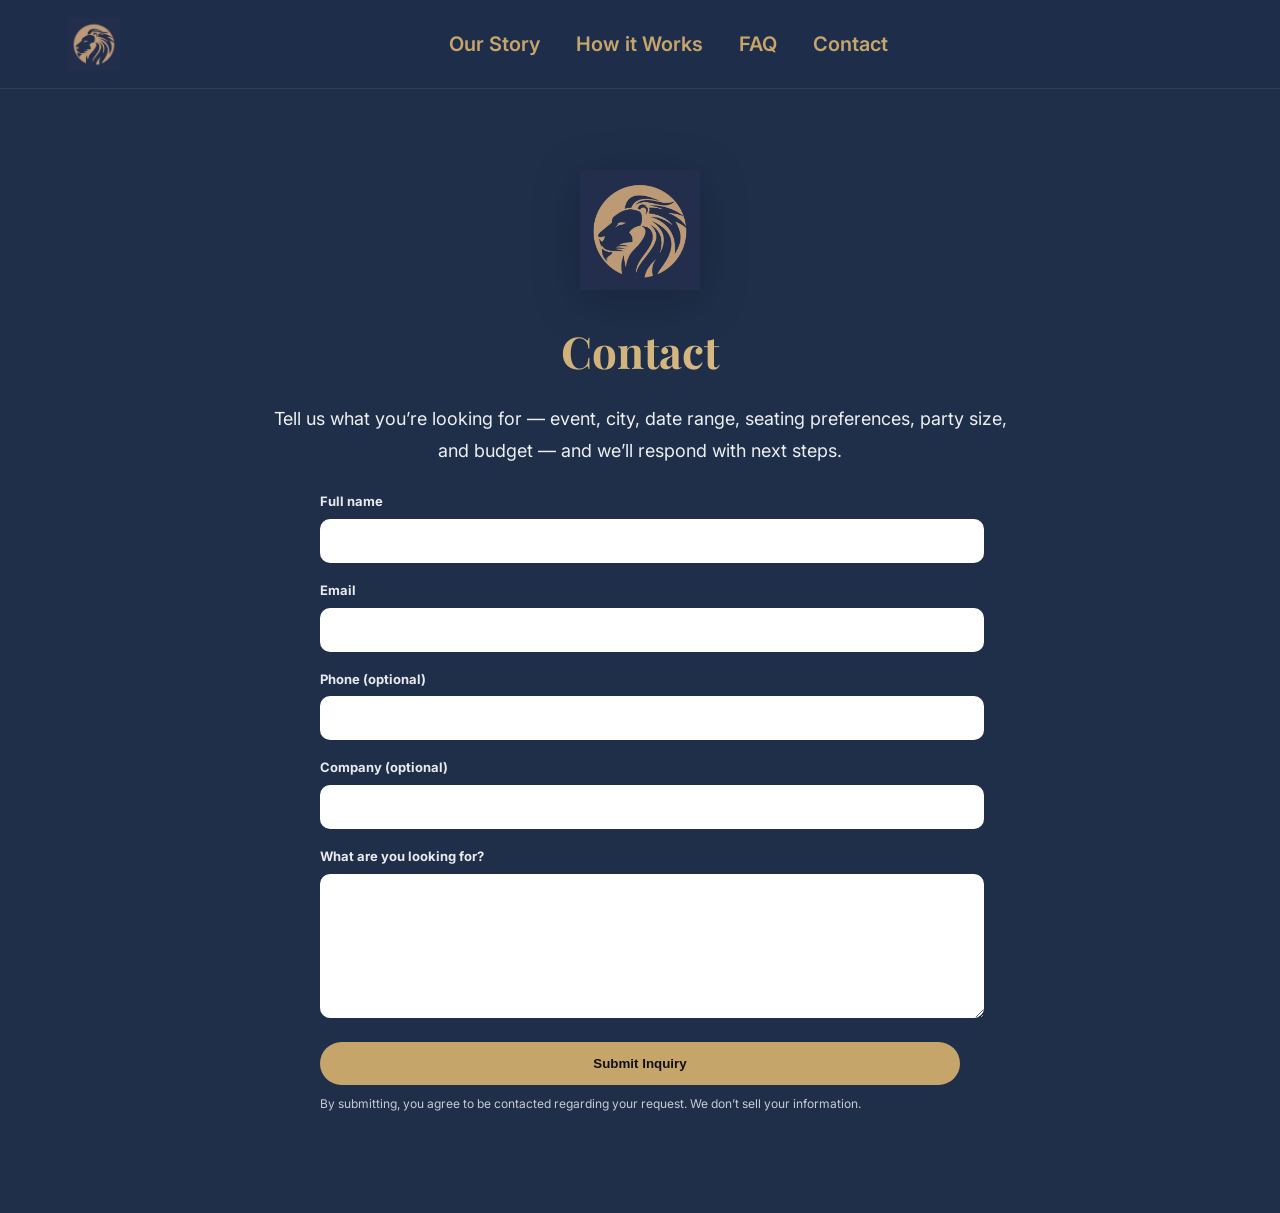
==== contact.html @ d0d1a22a "Rename Contact.html to contact.html" ====
<!DOCTYPE html>
<html lang="en">
<head>
<meta charset="UTF-8" />
<meta name="viewport" content="width=device-width, initial-scale=1.0" />
<title>Contact | CubLion Entertainment</title>

<link href="https://fonts.googleapis.com/css2?family=Playfair+Display:wght@600;700&family=Inter:wght@300;400;600&display=swap" rel="stylesheet">

<style>
:root{
  --navy:#1F2F4A;
  --gold:#C6A56A;
  --black:#0B0F16;
  --white:#FFFFFF;
}
body{
  margin:0;
  font-family:'Inter', sans-serif;
  background: var(--navy);
  color: var(--white);
  line-height: 1.75;
}

/* NAV */
nav{
  position: fixed;
  top: 0;
  left: 0;
  width: 100%;
  background: rgba(31,47,74,0.95);
  backdrop-filter: blur(10px);
  border-bottom: 1px solid rgba(255,255,255,0.08);
  z-index: 1000;
  padding: 18px 28px;
}
.nav-inner{
  max-width: 1200px;
  margin: 0 auto;
  display: grid;
  grid-template-columns: 72px 1fr 72px;
  align-items: center;
}
.nav-insignia{
  height: 52px;
  width: auto;
  display:block;
  transition: transform .2s ease;
}
.nav-insignia:hover{ transform: scale(1.05); }

.nav-links{
  justify-self: center;
  display: flex;
  gap: 36px;
  align-items: center;
}
.nav-links a{
  color: var(--gold);
  text-decoration: none;
  font-weight: 600;
  font-size: 20px;
  transition: opacity .15s ease;
}
.nav-links a:hover{ opacity:.85; }

/* PAGE */
.container{
  max-width: 820px;
  margin: 0 auto;
  padding: 160px 20px 100px;
  text-align: center;
}
.center-lion{
  height: 120px;
  width: auto;
  margin: 10px auto 22px;
  display:block;
  filter: drop-shadow(0 10px 24px rgba(0,0,0,.20));
}
.gold{
  background: linear-gradient(90deg,#C6A56A,#E0C48F);
  -webkit-background-clip:text;
  -webkit-text-fill-color:transparent;
}
h1{
  font-family:'Playfair Display', serif;
  font-size: 44px;
  margin: 0 0 14px 0;
}
.lede{
  max-width: 760px;
  margin: 0 auto 24px;
  font-size: 18px;
  opacity: .92;
}

/* FORM */
.form-wrap{
  max-width: 640px;
  margin: 20px auto 0;
  text-align: left;
}
label{
  display:block;
  font-weight: 700;
  font-size: 13px;
  opacity: .9;
  margin-bottom: 6px;
}
.field{
  width:100%;
  padding: 12px;
  margin-bottom: 16px;
  border-radius: 10px;
  border:none;
  outline:none;
}
.field, textarea{
  font-family:'Inter', sans-serif;
  font-size: 16px;
}
button{
  width:100%;
  padding: 14px 26px;
  border-radius: 999px;
  background: var(--gold);
  border:none;
  font-weight: 900;
  cursor:pointer;
  color:#111;
}
button:hover{ opacity:.92; }

.small-note{
  font-size: 12px;
  opacity: .75;
  margin-top: 10px;
  line-height: 1.5;
}

@media (max-width: 900px){
  .nav-links{ display:none; }
}
</style>
</head>

<body>

<nav>
  <div class="nav-inner">
    <a href="index.html" aria-label="Home">
      <img src="lion.png" class="nav-insignia" alt="CubLion Home">
    </a>

    <div class="nav-links">
      <a href="our-story.html">Our Story</a>
      <a href="how-it-works.html">How it Works</a>
      <a href="faq.html">FAQ</a>
      <a href="contact.html">Contact</a>
    </div>

    <div></div>
  </div>
</nav>

<div class="container">
  <img src="lion.png" class="center-lion" alt="CubLion">

  <h1 class="gold">Contact</h1>
  <p class="lede">
    Tell us what you’re looking for — event, city, date range, seating preferences, party size, and budget — and we’ll respond with next steps.
  </p>

  <form class="form-wrap" action="https://formspree.io/f/mreadqad" method="POST">
    <label for="name">Full name</label>
    <input class="field" id="name" name="name" type="text" required />

    <label for="email">Email</label>
    <input class="field" id="email" name="email" type="email" required />

    <label for="phone">Phone (optional)</label>
    <input class="field" id="phone" name="phone" type="text" />

    <label for="company">Company (optional)</label>
    <input class="field" id="company" name="company" type="text" />

    <label for="message">What are you looking for?</label>
    <textarea class="field" id="message" name="message" rows="6" required></textarea>

    <button type="submit">Submit Inquiry</button>

    <div class="small-note">
      By submitting, you agree to be contacted regarding your request. We don’t sell your information.
    </div>
  </form>
</div>

</body>
</html>
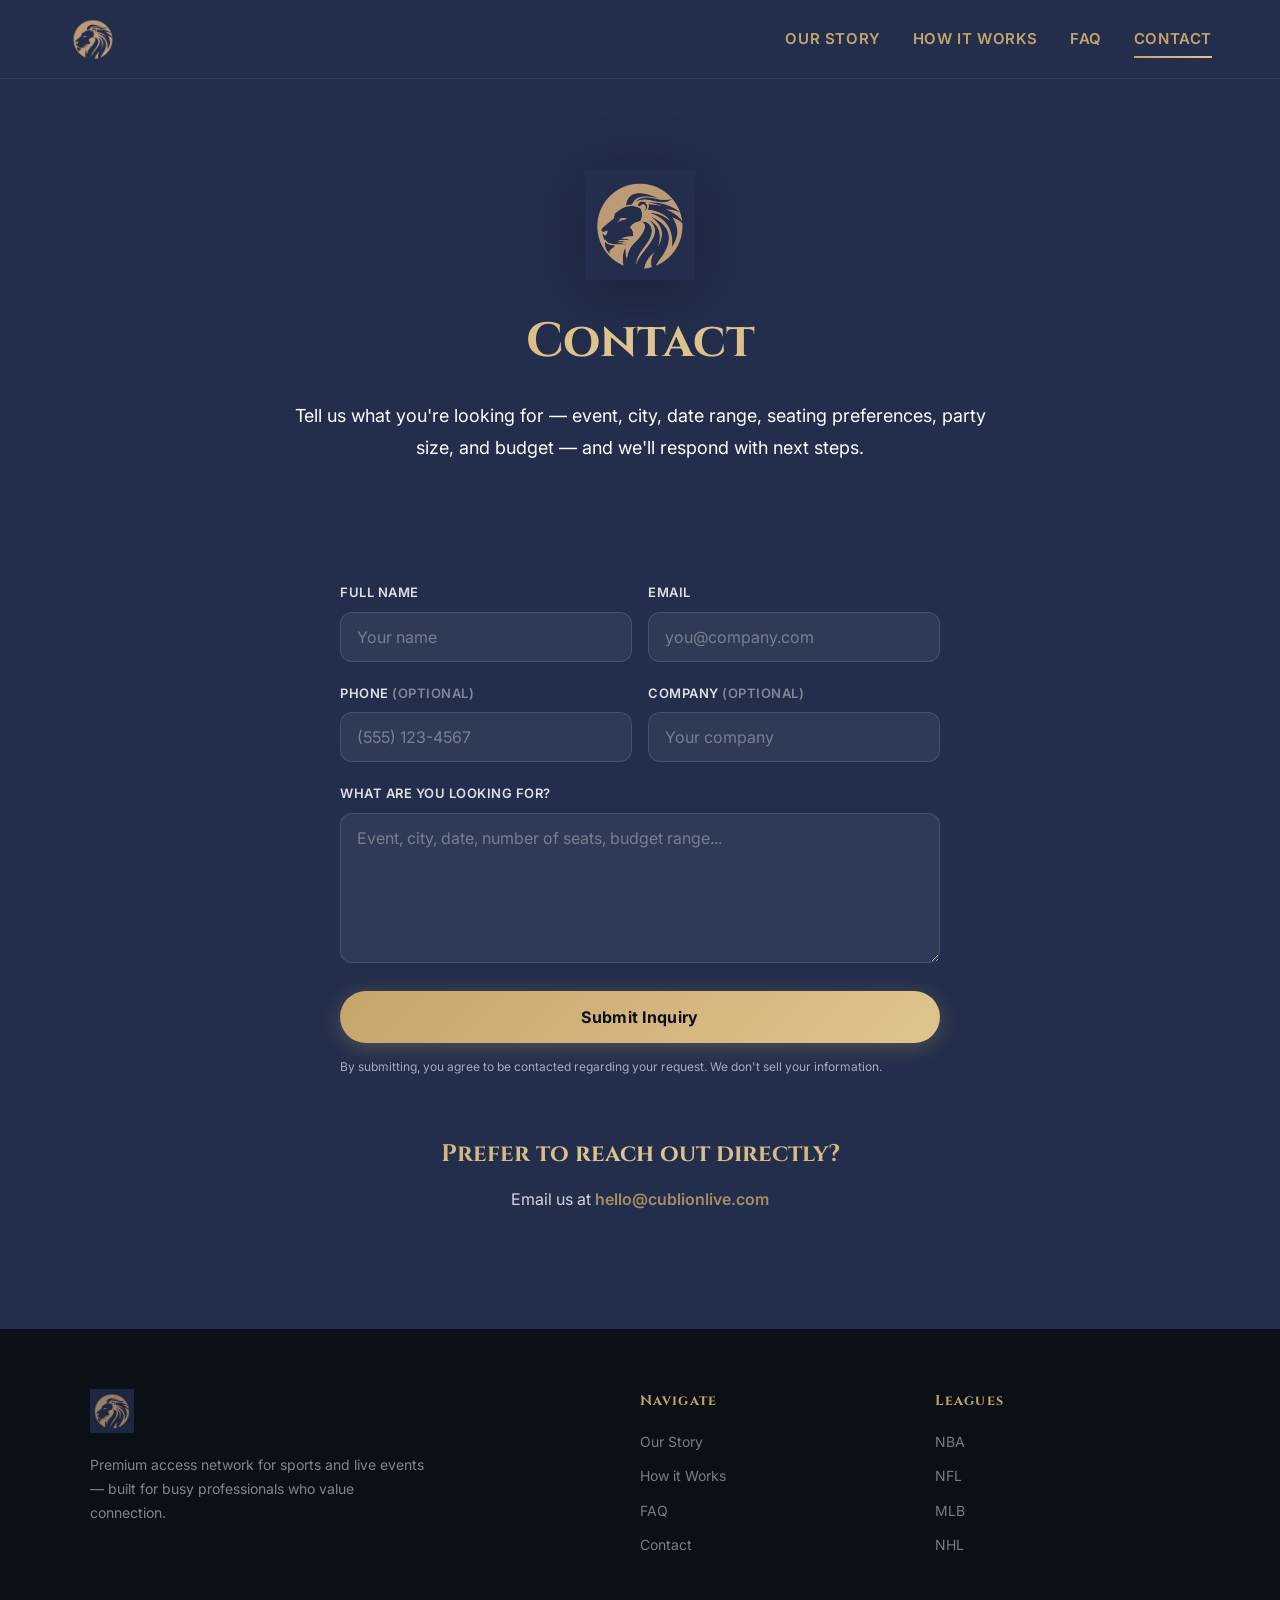
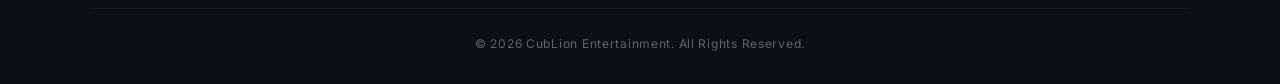
==== commit b4a70961: "Refresh site design and unify styling Improve the CubLion site with a shared stylesheet, mobile navi" ====
--- a/contact.html
+++ b/contact.html
@@ -4,197 +4,186 @@
 <meta charset="UTF-8" />
 <meta name="viewport" content="width=device-width, initial-scale=1.0" />
 <title>Contact | CubLion Entertainment</title>
+<meta name="description" content="Get in touch with CubLion Entertainment. Tell us what event access you're looking for and we'll respond with next steps.">
+<meta property="og:title" content="Contact — CubLion Entertainment">
+<meta property="og:description" content="Tell us what you're looking for — event, city, seats, budget — and we'll respond with next steps.">
+<meta property="og:type" content="website">
+<meta property="og:url" content="https://cublionlive.com/contact.html">
 
-<link href="https://fonts.googleapis.com/css2?family=Playfair+Display:wght@600;700&family=Inter:wght@300;400;600&display=swap" rel="stylesheet">
-
-<style>
-:root{
-  --navy:#1F2F4A;
-  --gold:#C6A56A;
-  --black:#0B0F16;
-  --white:#FFFFFF;
-}
-body{
-  margin:0;
-  font-family:'Inter', sans-serif;
-  background: var(--navy);
-  color: var(--white);
-  line-height: 1.75;
-}
-
-/* NAV */
-nav{
-  position: fixed;
-  top: 0;
-  left: 0;
-  width: 100%;
-  background: rgba(31,47,74,0.95);
-  backdrop-filter: blur(10px);
-  border-bottom: 1px solid rgba(255,255,255,0.08);
-  z-index: 1000;
-  padding: 18px 28px;
-}
-.nav-inner{
-  max-width: 1200px;
-  margin: 0 auto;
-  display: grid;
-  grid-template-columns: 72px 1fr 72px;
-  align-items: center;
-}
-.nav-insignia{
-  height: 52px;
-  width: auto;
-  display:block;
-  transition: transform .2s ease;
-}
-.nav-insignia:hover{ transform: scale(1.05); }
-
-.nav-links{
-  justify-self: center;
-  display: flex;
-  gap: 36px;
-  align-items: center;
-}
-.nav-links a{
-  color: var(--gold);
-  text-decoration: none;
-  font-weight: 600;
-  font-size: 20px;
-  transition: opacity .15s ease;
-}
-.nav-links a:hover{ opacity:.85; }
-
-/* PAGE */
-.container{
-  max-width: 820px;
-  margin: 0 auto;
-  padding: 160px 20px 100px;
-  text-align: center;
-}
-.center-lion{
-  height: 120px;
-  width: auto;
-  margin: 10px auto 22px;
-  display:block;
-  filter: drop-shadow(0 10px 24px rgba(0,0,0,.20));
-}
-.gold{
-  background: linear-gradient(90deg,#C6A56A,#E0C48F);
-  -webkit-background-clip:text;
-  -webkit-text-fill-color:transparent;
-}
-h1{
-  font-family:'Playfair Display', serif;
-  font-size: 44px;
-  margin: 0 0 14px 0;
-}
-.lede{
-  max-width: 760px;
-  margin: 0 auto 24px;
-  font-size: 18px;
-  opacity: .92;
-}
-
-/* FORM */
-.form-wrap{
-  max-width: 640px;
-  margin: 20px auto 0;
-  text-align: left;
-}
-label{
-  display:block;
-  font-weight: 700;
-  font-size: 13px;
-  opacity: .9;
-  margin-bottom: 6px;
-}
-.field{
-  width:100%;
-  padding: 12px;
-  margin-bottom: 16px;
-  border-radius: 10px;
-  border:none;
-  outline:none;
-}
-.field, textarea{
-  font-family:'Inter', sans-serif;
-  font-size: 16px;
-}
-button{
-  width:100%;
-  padding: 14px 26px;
-  border-radius: 999px;
-  background: var(--gold);
-  border:none;
-  font-weight: 900;
-  cursor:pointer;
-  color:#111;
-}
-button:hover{ opacity:.92; }
-
-.small-note{
-  font-size: 12px;
-  opacity: .75;
-  margin-top: 10px;
-  line-height: 1.5;
-}
-
-@media (max-width: 900px){
-  .nav-links{ display:none; }
-}
-</style>
+<link rel="preconnect" href="https://fonts.googleapis.com">
+<link rel="preconnect" href="https://fonts.gstatic.com" crossorigin>
+<link href="https://fonts.googleapis.com/css2?family=Cinzel:wght@400;600;700&family=Inter:wght@300;400;600;700&display=swap" rel="stylesheet">
+<link rel="stylesheet" href="styles.css">
 </head>
 
 <body>
 
+<a href="#main" class="skip-nav">Skip to content</a>
+
 <nav>
-  <div class="nav-inner">
-    <a href="index.html" aria-label="Home">
-      <img src="lion.png" class="nav-insignia" alt="CubLion Home">
-    </a>
+  <div class="nav-backdrop">
+    <div class="nav-inner">
+      <a href="index.html" aria-label="CubLion Home">
+        <img src="lion.png" class="nav-insignia" alt="CubLion">
+      </a>
+      <div class="nav-links" role="navigation" aria-label="Main navigation">
+        <a href="our-story.html">Our Story</a>
+        <a href="how-it-works.html">How it Works</a>
+        <a href="faq.html">FAQ</a>
+        <a href="contact.html" class="active">Contact</a>
+      </div>
+      <button class="hamburger" aria-label="Toggle menu" aria-expanded="false">
+        <span></span><span></span><span></span>
+      </button>
+    </div>
+  </div>
+</nav>
 
-    <div class="nav-links">
+<div class="mobile-nav" role="navigation" aria-label="Mobile navigation">
+  <button class="mobile-nav-close" type="button" aria-label="Close menu">&times;</button>
+  <a href="our-story.html">Our Story</a>
+  <a href="how-it-works.html">How it Works</a>
+  <a href="faq.html">FAQ</a>
+  <a href="contact.html">Contact</a>
+</div>
+
+<!-- PAGE HERO -->
+<header class="page-hero" id="main">
+  <img src="lion.png" class="center-lion" alt="CubLion">
+  <h1 class="gold">Contact</h1>
+  <p class="lede">
+    Tell us what you're looking for — event, city, date range, seating preferences, party size, and budget — and we'll respond with next steps.
+  </p>
+</header>
+
+<!-- FORM SECTION -->
+<section class="section section--dark" style="padding-top: 20px;">
+  <div class="container--narrow">
+
+    <form class="form-wrap reveal" action="https://formspree.io/f/mreadqad" method="POST">
+
+      <div style="display:grid; grid-template-columns:1fr 1fr; gap:16px;">
+        <div class="form-group">
+          <label for="name">Full name</label>
+          <input class="field" id="name" name="name" type="text" placeholder="Your name" required />
+        </div>
+        <div class="form-group">
+          <label for="email">Email</label>
+          <input class="field" id="email" name="email" type="email" placeholder="you@company.com" required />
+        </div>
+      </div>
+
+      <div style="display:grid; grid-template-columns:1fr 1fr; gap:16px;">
+        <div class="form-group">
+          <label for="phone">Phone <span style="opacity:0.5">(optional)</span></label>
+          <input class="field" id="phone" name="phone" type="tel" placeholder="(555) 123-4567" />
+        </div>
+        <div class="form-group">
+          <label for="company">Company <span style="opacity:0.5">(optional)</span></label>
+          <input class="field" id="company" name="company" type="text" placeholder="Your company" />
+        </div>
+      </div>
+
+      <div class="form-group">
+        <label for="message">What are you looking for?</label>
+        <textarea class="field" id="message" name="message" rows="6" placeholder="Event, city, date, number of seats, budget range..." required></textarea>
+      </div>
+
+      <button class="btn btn-primary" type="submit" style="width:100%; justify-content:center; font-size:16px;">Submit Inquiry</button>
+
+      <div class="form-note">By submitting, you agree to be contacted regarding your request. We don't sell your information.</div>
+
+    </form>
+
+    <!-- ALTERNATIVE CONTACT -->
+    <div style="text-align:center; margin-top:64px;" class="reveal">
+      <h2 class="gold" style="font-family:'Cinzel',serif; font-size:24px; margin-bottom:12px;">Prefer to reach out directly?</h2>
+      <p style="opacity:0.8; font-size:16px;">
+        Email us at <a href="mailto:hello@cublionlive.com" style="color:var(--gold); font-weight:600;">hello@cublionlive.com</a>
+      </p>
+    </div>
+
+  </div>
+</section>
+
+<footer>
+  <div class="footer-inner">
+    <div class="footer-brand">
+      <img src="lion.png" class="footer-lion" alt="CubLion">
+      <p>Premium access network for sports and live events — built for busy professionals who value connection.</p>
+    </div>
+    <div class="footer-col">
+      <h4>Navigate</h4>
       <a href="our-story.html">Our Story</a>
       <a href="how-it-works.html">How it Works</a>
       <a href="faq.html">FAQ</a>
       <a href="contact.html">Contact</a>
     </div>
+    <div class="footer-col">
+      <h4>Leagues</h4>
+      <a href="contact.html">NBA</a>
+      <a href="contact.html">NFL</a>
+      <a href="contact.html">MLB</a>
+      <a href="contact.html">NHL</a>
+    </div>
+  </div>
+  <div class="footer-bottom">&copy; 2026 CubLion Entertainment. All Rights Reserved.</div>
+</footer>
 
-    <div></div>
-  </div>
-</nav>
+<script>
+const hamburger = document.querySelector('.hamburger');
+const mobileNav = document.querySelector('.mobile-nav');
+const mobileNavClose = document.querySelector('.mobile-nav-close');
+function openMobileNav() {
+  hamburger.classList.add('open');
+  mobileNav.classList.add('open');
+  hamburger.setAttribute('aria-expanded', 'true');
+  document.body.style.overflow = 'hidden';
+}
+function closeMobileNav() {
+  hamburger.classList.remove('open');
+  mobileNav.classList.remove('open');
+  hamburger.setAttribute('aria-expanded', 'false');
+  document.body.style.overflow = '';
+}
+hamburger.addEventListener('click', () => {
+  if (mobileNav.classList.contains('open')) {
+    closeMobileNav();
+    return;
+  }
+  openMobileNav();
+});
+mobileNavClose.addEventListener('click', closeMobileNav);
+mobileNav.querySelectorAll('a').forEach(link => {
+  link.addEventListener('click', closeMobileNav);
+});
+document.addEventListener('keydown', (event) => {
+  if (event.key === 'Escape' && mobileNav.classList.contains('open')) {
+    closeMobileNav();
+  }
+});
 
-<div class="container">
-  <img src="lion.png" class="center-lion" alt="CubLion">
+const nav = document.querySelector('nav');
+window.addEventListener('scroll', () => {
+  nav.classList.toggle('scrolled', window.scrollY > 40);
+}, { passive: true });
 
-  <h1 class="gold">Contact</h1>
-  <p class="lede">
-    Tell us what you’re looking for — event, city, date range, seating preferences, party size, and budget — and we’ll respond with next steps.
-  </p>
+const reveals = document.querySelectorAll('.reveal');
+const observer = new IntersectionObserver((entries) => {
+  entries.forEach(entry => {
+    if (entry.isIntersecting) {
+      entry.target.classList.add('visible');
+      observer.unobserve(entry.target);
+    }
+  });
+}, { threshold: 0.15, rootMargin: '0px 0px -40px 0px' });
+reveals.forEach(el => observer.observe(el));
 
-  <form class="form-wrap" action="https://formspree.io/f/mreadqad" method="POST">
-    <label for="name">Full name</label>
-    <input class="field" id="name" name="name" type="text" required />
-
-    <label for="email">Email</label>
-    <input class="field" id="email" name="email" type="email" required />
-
-    <label for="phone">Phone (optional)</label>
-    <input class="field" id="phone" name="phone" type="text" />
-
-    <label for="company">Company (optional)</label>
-    <input class="field" id="company" name="company" type="text" />
-
-    <label for="message">What are you looking for?</label>
-    <textarea class="field" id="message" name="message" rows="6" required></textarea>
-
-    <button type="submit">Submit Inquiry</button>
-
-    <div class="small-note">
-      By submitting, you agree to be contacted regarding your request. We don’t sell your information.
-    </div>
-  </form>
-</div>
+// Two-column to single-column on mobile
+const style = document.createElement('style');
+style.textContent = `@media(max-width:600px){[style*="grid-template-columns:1fr 1fr"]{grid-template-columns:1fr !important;}}`;
+document.head.appendChild(style);
+</script>
 
 </body>
 </html>
--- a/styles.css
+++ b/styles.css
@@ -0,0 +1,905 @@
+/* ============================================================
+   CubLion Entertainment — Shared Stylesheet
+   ============================================================ */
+
+/* ---------- RESET & VARIABLES ---------- */
+:root {
+  --navy: #232E4C;
+  --navy-dark: #1B2440;
+  --navy-light: #344264;
+  --gold: #C6A56A;
+  --gold-light: #E0C48F;
+  --gold-dark: #A8884F;
+  --black: #0B0F16;
+  --white: #FFFFFF;
+  --gray-50: #F8F9FA;
+  --gray-100: #F1F3F5;
+  --gray-200: #E9ECEF;
+  --radius: 16px;
+  --radius-lg: 24px;
+  --ease: cubic-bezier(0.4, 0, 0.2, 1);
+  --transition: 0.35s var(--ease);
+}
+
+*, *::before, *::after { box-sizing: border-box; }
+
+html {
+  scroll-behavior: smooth;
+  -webkit-font-smoothing: antialiased;
+  -moz-osx-font-smoothing: grayscale;
+}
+
+body {
+  margin: 0;
+  font-family: 'Inter', sans-serif;
+  background: var(--navy);
+  color: var(--white);
+  line-height: 1.75;
+  overflow-x: hidden;
+}
+
+p, li, h1, h2, h3, h4, a, span, div, label, summary {
+  white-space: normal !important;
+  overflow: visible !important;
+  text-overflow: clip !important;
+  overflow-wrap: anywhere;
+  word-break: normal;
+}
+
+img { max-width: 100%; height: auto; }
+
+a { color: inherit; text-decoration: none; }
+
+/* ---------- SKIP NAV (accessibility) ---------- */
+.skip-nav {
+  position: absolute;
+  top: -100%;
+  left: 16px;
+  z-index: 9999;
+  padding: 12px 24px;
+  background: var(--gold);
+  color: var(--black);
+  font-weight: 700;
+  border-radius: 0 0 var(--radius) var(--radius);
+  transition: top 0.2s;
+}
+.skip-nav:focus {
+  top: 0;
+}
+
+/* ---------- UTILITY ---------- */
+.gold {
+  background: linear-gradient(135deg, #C6A56A 0%, #E0C48F 50%, #C6A56A 100%);
+  -webkit-background-clip: text;
+  -webkit-text-fill-color: transparent;
+  background-clip: text;
+}
+
+.container {
+  max-width: 1100px;
+  margin: 0 auto;
+  padding-left: 20px;
+  padding-right: 20px;
+}
+
+.container--narrow {
+  max-width: 860px;
+  margin: 0 auto;
+  padding-left: 20px;
+  padding-right: 20px;
+}
+
+/* ---------- NAV ---------- */
+nav {
+  position: fixed;
+  top: 0;
+  left: 0;
+  width: 100%;
+  z-index: 1000;
+  padding: 0;
+  transition: background var(--transition), box-shadow var(--transition);
+}
+
+nav.scrolled {
+  box-shadow: 0 4px 30px rgba(0,0,0,0.2);
+}
+
+.nav-backdrop {
+  background: var(--navy);
+  border-bottom: 1px solid rgba(255,255,255,0.06);
+}
+
+.nav-inner {
+  max-width: 1200px;
+  margin: 0 auto;
+  display: flex;
+  align-items: center;
+  justify-content: space-between;
+  padding: 14px 28px;
+}
+
+.nav-insignia {
+  height: 50px;
+  width: auto;
+  display: block;
+  transition: transform 0.25s var(--ease), filter 0.25s var(--ease);
+}
+.nav-insignia:hover {
+  transform: scale(1.08);
+  filter: drop-shadow(0 0 12px rgba(198,165,106,0.35));
+}
+
+.nav-links {
+  display: flex;
+  gap: 32px;
+  align-items: center;
+}
+
+.nav-links a {
+  position: relative;
+  color: var(--gold);
+  font-weight: 600;
+  font-size: 15px;
+  letter-spacing: 0.04em;
+  text-transform: uppercase;
+  padding: 6px 0;
+  transition: opacity 0.2s;
+}
+.nav-links a:hover { opacity: 0.85; }
+
+.nav-links a::after {
+  content: "";
+  position: absolute;
+  left: 0;
+  bottom: 0;
+  height: 2px;
+  width: 100%;
+  background: linear-gradient(90deg, var(--gold), var(--gold-light));
+  transform: scaleX(0);
+  transform-origin: left;
+  transition: transform 0.25s var(--ease);
+}
+.nav-links a:hover::after,
+.nav-links a.active::after {
+  transform: scaleX(1);
+}
+
+/* Hamburger */
+.hamburger {
+  display: none;
+  flex-direction: column;
+  gap: 5px;
+  cursor: pointer;
+  padding: 8px;
+  background: none;
+  border: none;
+  z-index: 1002;
+}
+.hamburger span {
+  display: block;
+  width: 26px;
+  height: 2px;
+  background: var(--gold);
+  border-radius: 2px;
+  transition: transform 0.3s var(--ease), opacity 0.2s;
+}
+.hamburger.open span:nth-child(1) {
+  transform: rotate(45deg) translate(5px, 5px);
+}
+.hamburger.open span:nth-child(2) {
+  opacity: 0;
+}
+.hamburger.open span:nth-child(3) {
+  transform: rotate(-45deg) translate(5px, -5px);
+}
+
+/* Mobile nav overlay */
+.mobile-nav {
+  display: none;
+  position: fixed;
+  top: 0;
+  left: 0;
+  width: 100%;
+  height: 100dvh;
+  background: rgba(11, 15, 22, 0.97);
+  backdrop-filter: blur(30px);
+  z-index: 1001;
+  flex-direction: column;
+  align-items: center;
+  justify-content: center;
+  gap: 36px;
+  opacity: 0;
+  transition: opacity 0.35s var(--ease);
+}
+.mobile-nav.open {
+  display: flex;
+  opacity: 1;
+}
+.mobile-nav-close {
+  position: absolute;
+  top: 22px;
+  right: 22px;
+  width: 52px;
+  height: 52px;
+  display: inline-flex;
+  align-items: center;
+  justify-content: center;
+  border: 1px solid rgba(198,165,106,0.28);
+  border-radius: 999px;
+  background: rgba(255,255,255,0.04);
+  color: var(--gold);
+  font-size: 32px;
+  line-height: 1;
+  cursor: pointer;
+  transition: background 0.2s var(--ease), border-color 0.2s var(--ease), transform 0.2s var(--ease);
+}
+.mobile-nav-close:hover {
+  background: rgba(255,255,255,0.08);
+  border-color: rgba(198,165,106,0.48);
+  transform: scale(1.04);
+}
+.mobile-nav-close:focus-visible {
+  outline: 2px solid rgba(198,165,106,0.65);
+  outline-offset: 3px;
+}
+.mobile-nav a {
+  color: var(--gold);
+  font-size: 28px;
+  font-weight: 600;
+  letter-spacing: 0.06em;
+  text-transform: uppercase;
+  font-family: 'Cinzel', serif;
+  transition: opacity 0.2s;
+}
+.mobile-nav a:hover { opacity: 0.8; }
+
+/* ---------- HERO (index) ---------- */
+.hero {
+  text-align: center;
+  padding: 180px 20px 100px;
+  position: relative;
+  overflow: hidden;
+}
+
+.hero::before {
+  content: none;
+}
+
+.hero-logo {
+  width: 800px;
+  max-width: 88vw;
+  height: auto;
+  margin: 0 auto 40px;
+  display: block;
+  animation: fadeSlideUp 1s var(--ease) both;
+}
+
+.hero h1 {
+  font-family: 'Cinzel', serif;
+  font-size: 36px;
+  margin: 0 0 20px;
+  line-height: 1.25;
+  letter-spacing: 0.02em;
+  animation: fadeSlideUp 1s 0.15s var(--ease) both;
+}
+
+.hero .subhead {
+  max-width: 780px;
+  margin: 0 auto;
+  font-size: 17px;
+  line-height: 1.9;
+  opacity: 0.9;
+  animation: fadeSlideUp 1s 0.3s var(--ease) both;
+}
+
+.hero .cta-row {
+  margin-top: 36px;
+  display: flex;
+  gap: 16px;
+  justify-content: center;
+  flex-wrap: wrap;
+  animation: fadeSlideUp 1s 0.45s var(--ease) both;
+}
+
+/* ---------- PAGE HERO (subpages) ---------- */
+.page-hero {
+  text-align: center;
+  padding: 170px 20px 60px;
+  position: relative;
+}
+
+.page-hero::before {
+  content: none;
+}
+
+.page-hero .center-lion {
+  height: 110px;
+  width: auto;
+  margin: 0 auto 20px;
+  display: block;
+  filter: drop-shadow(0 10px 30px rgba(0,0,0,0.25));
+  animation: fadeSlideUp 0.8s var(--ease) both;
+}
+
+.page-hero h1 {
+  font-family: 'Cinzel', serif;
+  font-size: 48px;
+  margin: 0 0 16px;
+  animation: fadeSlideUp 0.8s 0.12s var(--ease) both;
+}
+
+.page-hero .lede {
+  max-width: 720px;
+  margin: 0 auto;
+  font-size: 18px;
+  opacity: 0.9;
+  line-height: 1.8;
+  animation: fadeSlideUp 0.8s 0.24s var(--ease) both;
+}
+
+/* ---------- BUTTONS ---------- */
+.btn {
+  display: inline-flex;
+  align-items: center;
+  gap: 8px;
+  padding: 16px 36px;
+  border: none;
+  border-radius: 999px;
+  font-weight: 700;
+  cursor: pointer;
+  font-size: 15px;
+  font-family: 'Inter', sans-serif;
+  letter-spacing: 0.02em;
+  transition: transform 0.2s var(--ease), box-shadow 0.3s var(--ease), opacity 0.2s;
+}
+
+.btn-primary {
+  background: linear-gradient(135deg, var(--gold), var(--gold-light));
+  color: var(--black);
+  box-shadow: 0 4px 20px rgba(198,165,106,0.3);
+}
+.btn-primary:hover {
+  transform: translateY(-2px);
+  box-shadow: 0 8px 30px rgba(198,165,106,0.4);
+}
+.btn-primary:active {
+  transform: translateY(0);
+}
+
+.btn-ghost {
+  background: transparent;
+  color: var(--gold);
+  border: 1.5px solid rgba(198,165,106,0.4);
+  box-shadow: 0 0 0 0 rgba(198,165,106,0);
+}
+.btn-ghost:hover {
+  background: rgba(198,165,106,0.08);
+  border-color: rgba(198,165,106,0.6);
+  transform: translateY(-2px);
+  box-shadow: 0 6px 20px rgba(198,165,106,0.15);
+}
+
+/* ---------- SECTIONS ---------- */
+.section {
+  padding: 100px 20px;
+  text-align: center;
+}
+
+.section--white {
+  background: var(--white);
+  color: var(--navy);
+}
+
+.section--gray {
+  background: var(--gray-50);
+  color: var(--navy);
+}
+
+.section--dark {
+  background: var(--navy);
+  color: var(--white);
+}
+
+.section--darker {
+  background: var(--navy-dark);
+  color: var(--white);
+}
+
+.kicker {
+  letter-spacing: 0.2em;
+  text-transform: uppercase;
+  font-size: 12px;
+  font-weight: 700;
+  opacity: 0.7;
+  margin-bottom: 14px;
+  font-family: 'Inter', sans-serif;
+}
+
+.section h2 {
+  font-family: 'Cinzel', serif;
+  font-size: 36px;
+  margin: 0 0 8px;
+  line-height: 1.2;
+}
+
+.section .section-desc {
+  max-width: 720px;
+  margin: 16px auto 0;
+  font-size: 16px;
+  line-height: 1.9;
+  opacity: 0.88;
+}
+
+/* ---------- CARDS ---------- */
+.grid {
+  display: grid;
+  gap: 20px;
+  margin-top: 44px;
+  text-align: left;
+}
+
+.grid-3 { grid-template-columns: 1fr; }
+.grid-2 { grid-template-columns: 1fr; }
+
+@media (min-width: 768px) {
+  .grid-2 { grid-template-columns: repeat(2, 1fr); }
+  .grid-3 { grid-template-columns: repeat(3, 1fr); }
+}
+
+.card {
+  border-radius: var(--radius-lg);
+  padding: 32px 28px;
+  transition: transform var(--transition), box-shadow var(--transition);
+  position: relative;
+}
+
+.card:hover {
+  transform: translateY(-6px);
+}
+
+/* Light cards */
+.section--white .card,
+.section--gray .card {
+  background: var(--white);
+  border: 1px solid rgba(35,46,76,0.08);
+  box-shadow: 0 4px 20px rgba(35,46,76,0.06);
+}
+.section--white .card:hover,
+.section--gray .card:hover {
+  box-shadow: 0 16px 40px rgba(35,46,76,0.12);
+}
+
+/* Dark cards */
+.section--dark .card,
+.section--darker .card {
+  background: rgba(255,255,255,0.04);
+  border: 1px solid rgba(255,255,255,0.08);
+  box-shadow: 0 4px 20px rgba(0,0,0,0.15);
+}
+.section--dark .card:hover,
+.section--darker .card:hover {
+  background: rgba(255,255,255,0.07);
+  box-shadow: 0 16px 40px rgba(0,0,0,0.25);
+}
+
+.card-icon {
+  width: 48px;
+  height: 48px;
+  border-radius: 14px;
+  display: flex;
+  align-items: center;
+  justify-content: center;
+  margin-bottom: 18px;
+  font-size: 22px;
+  background: linear-gradient(135deg, rgba(198,165,106,0.15), rgba(198,165,106,0.05));
+  border: 1px solid rgba(198,165,106,0.2);
+}
+
+.section--white .card-icon,
+.section--gray .card-icon {
+  background: linear-gradient(135deg, rgba(35,46,76,0.06), rgba(35,46,76,0.02));
+  border-color: rgba(35,46,76,0.1);
+}
+
+.card h3 {
+  font-family: 'Cinzel', serif;
+  font-size: 18px;
+  margin: 0 0 10px;
+  letter-spacing: 0.02em;
+}
+
+.card p {
+  margin: 0;
+  font-size: 15px;
+  line-height: 1.85;
+  opacity: 0.88;
+}
+
+/* ---------- STATS ---------- */
+.stats-row {
+  display: grid;
+  grid-template-columns: repeat(2, 1fr);
+  gap: 24px;
+  margin-top: 48px;
+}
+
+@media (min-width: 768px) {
+  .stats-row { grid-template-columns: repeat(4, 1fr); }
+}
+
+.stat {
+  text-align: center;
+}
+
+.stat-number {
+  font-family: 'Cinzel', serif;
+  font-size: 42px;
+  font-weight: 700;
+  line-height: 1;
+  margin-bottom: 8px;
+}
+
+.stat-label {
+  font-size: 13px;
+  text-transform: uppercase;
+  letter-spacing: 0.12em;
+  opacity: 0.7;
+  font-weight: 600;
+}
+
+/* ---------- STEP CARDS ---------- */
+.step-num {
+  display: inline-flex;
+  align-items: center;
+  justify-content: center;
+  width: 40px;
+  height: 40px;
+  border-radius: 12px;
+  background: linear-gradient(135deg, var(--gold), var(--gold-light));
+  color: var(--black);
+  font-weight: 800;
+  font-size: 16px;
+  margin-bottom: 16px;
+}
+
+/* ---------- FAQ ACCORDION ---------- */
+.faq-list {
+  text-align: left;
+  margin-top: 40px;
+  max-width: 820px;
+  margin-left: auto;
+  margin-right: auto;
+}
+
+details {
+  background: rgba(255,255,255,0.05);
+  border: 1px solid rgba(255,255,255,0.08);
+  border-radius: var(--radius);
+  padding: 20px 24px;
+  margin-bottom: 12px;
+  transition: background 0.3s var(--ease), border-color 0.3s var(--ease);
+}
+
+details[open] {
+  background: rgba(255,255,255,0.08);
+  border-color: rgba(198,165,106,0.25);
+}
+
+summary {
+  cursor: pointer;
+  font-weight: 700;
+  font-size: 16px;
+  list-style: none;
+  display: flex;
+  align-items: center;
+  justify-content: space-between;
+  gap: 16px;
+  transition: color 0.2s;
+}
+summary::-webkit-details-marker { display: none; }
+
+summary::after {
+  content: "+";
+  font-size: 22px;
+  font-weight: 300;
+  color: var(--gold);
+  flex-shrink: 0;
+  transition: transform 0.3s var(--ease);
+}
+
+details[open] summary::after {
+  transform: rotate(45deg);
+}
+
+details p {
+  margin: 14px 0 0;
+  opacity: 0.88;
+  line-height: 1.85;
+  font-size: 15px;
+}
+
+/* ---------- FORMS ---------- */
+.form-wrap {
+  max-width: 600px;
+  margin: 36px auto 0;
+  text-align: left;
+}
+
+.form-group {
+  margin-bottom: 20px;
+}
+
+.form-group label {
+  display: block;
+  font-weight: 600;
+  font-size: 13px;
+  letter-spacing: 0.04em;
+  text-transform: uppercase;
+  opacity: 0.85;
+  margin-bottom: 8px;
+}
+
+.field {
+  width: 100%;
+  padding: 14px 16px;
+  border: 1.5px solid rgba(255,255,255,0.12);
+  border-radius: 12px;
+  outline: none;
+  font-family: 'Inter', sans-serif;
+  font-size: 16px;
+  background: rgba(255,255,255,0.06);
+  color: var(--white);
+  transition: border-color 0.25s var(--ease), background 0.25s var(--ease), box-shadow 0.25s var(--ease);
+}
+
+.field::placeholder {
+  color: rgba(255,255,255,0.35);
+}
+
+.field:focus {
+  border-color: var(--gold);
+  background: rgba(255,255,255,0.08);
+  box-shadow: 0 0 0 3px rgba(198,165,106,0.15);
+}
+
+textarea.field {
+  resize: vertical;
+  min-height: 120px;
+}
+
+.form-note {
+  font-size: 12px;
+  opacity: 0.6;
+  margin-top: 14px;
+  line-height: 1.6;
+}
+
+/* ---------- FOOTER ---------- */
+footer {
+  background: var(--black);
+  color: rgba(255,255,255,0.7);
+  padding: 60px 20px 30px;
+}
+
+.footer-inner {
+  max-width: 1100px;
+  margin: 0 auto;
+  display: grid;
+  grid-template-columns: 1fr;
+  gap: 40px;
+}
+
+@media (min-width: 768px) {
+  .footer-inner { grid-template-columns: 2fr 1fr 1fr; }
+}
+
+.footer-brand p {
+  max-width: 340px;
+  font-size: 14px;
+  line-height: 1.7;
+  margin: 12px 0 0;
+  opacity: 0.7;
+}
+
+.footer-brand .footer-lion {
+  height: 44px;
+  width: auto;
+  opacity: 0.8;
+}
+
+.footer-col h4 {
+  font-family: 'Cinzel', serif;
+  font-size: 14px;
+  letter-spacing: 0.08em;
+  margin: 0 0 16px;
+  color: var(--gold);
+}
+
+.footer-col a {
+  display: block;
+  font-size: 14px;
+  margin-bottom: 10px;
+  opacity: 0.65;
+  transition: opacity 0.2s, color 0.2s;
+}
+.footer-col a:hover {
+  opacity: 1;
+  color: var(--gold);
+}
+
+.footer-bottom {
+  max-width: 1100px;
+  margin: 40px auto 0;
+  padding-top: 24px;
+  border-top: 1px solid rgba(255,255,255,0.08);
+  text-align: center;
+  font-size: 12px;
+  letter-spacing: 0.06em;
+  opacity: 0.5;
+  font-family: 'Inter', sans-serif;
+}
+
+/* ---------- CONTENT PAGES (our-story) ---------- */
+.content-main {
+  background: var(--white);
+  color: var(--navy);
+  padding: 80px 20px 100px;
+}
+
+.content-main h2 {
+  font-family: 'Cinzel', serif;
+  font-size: 26px;
+  margin: 40px 0 16px;
+  letter-spacing: 0.02em;
+}
+
+.content-main p {
+  font-size: 16px;
+  line-height: 2;
+  margin: 0 0 18px;
+  color: var(--navy);
+  opacity: 0.92;
+}
+
+.photo-section {
+  margin: 40px 0 50px;
+  text-align: center;
+}
+
+.photo-section img {
+  width: 100%;
+  max-width: 720px;
+  border-radius: var(--radius-lg);
+  box-shadow: 0 20px 60px rgba(0,0,0,0.15);
+}
+
+.photo-caption {
+  margin-top: 16px;
+  font-size: 13px;
+  letter-spacing: 0.04em;
+  opacity: 0.65;
+  font-style: italic;
+}
+
+.callout-box {
+  border: 1px solid rgba(35,46,76,0.1);
+  border-radius: var(--radius-lg);
+  padding: 28px 32px;
+  background: var(--gray-50);
+  margin: 32px 0 16px;
+}
+
+.callout-box strong {
+  display: block;
+  margin-bottom: 12px;
+  font-family: 'Cinzel', serif;
+  font-size: 16px;
+  letter-spacing: 0.02em;
+}
+
+.callout-list {
+  margin: 0;
+  padding: 0;
+  list-style: none;
+}
+
+.callout-list li {
+  margin: 10px 0;
+  padding-left: 20px;
+  position: relative;
+  line-height: 1.9;
+  font-size: 15px;
+}
+
+.callout-list li::before {
+  content: "";
+  position: absolute;
+  left: 0;
+  top: 11px;
+  width: 8px;
+  height: 8px;
+  border-radius: 50%;
+  background: var(--gold);
+}
+
+.signature {
+  margin-top: 64px;
+  text-align: right;
+}
+
+.signature-close {
+  font-size: 15px;
+  opacity: 0.85;
+  letter-spacing: 0.02em;
+  margin-bottom: 8px;
+}
+
+.signature-name {
+  font-family: 'Allura', cursive;
+  font-size: 52px;
+  color: var(--navy);
+  line-height: 1;
+}
+
+/* ---------- SCROLL ANIMATIONS ---------- */
+.reveal {
+  opacity: 0;
+  transform: translateY(30px);
+  transition: opacity 0.7s var(--ease), transform 0.7s var(--ease);
+}
+
+.reveal.visible {
+  opacity: 1;
+  transform: translateY(0);
+}
+
+.reveal-delay-1 { transition-delay: 0.1s; }
+.reveal-delay-2 { transition-delay: 0.2s; }
+.reveal-delay-3 { transition-delay: 0.3s; }
+
+@keyframes fadeSlideUp {
+  from {
+    opacity: 0;
+    transform: translateY(28px);
+  }
+  to {
+    opacity: 1;
+    transform: translateY(0);
+  }
+}
+
+@keyframes fadeIn {
+  from { opacity: 0; }
+  to { opacity: 1; }
+}
+
+/* ---------- RESPONSIVE ---------- */
+@media (max-width: 900px) {
+  .nav-links { display: none; }
+  .hamburger { display: flex; }
+
+  .hero { padding: 160px 16px 70px; }
+  .hero h1 { font-size: 28px; }
+  .hero .subhead { font-size: 15px; }
+  .hero-logo { width: 600px; }
+
+  .page-hero { padding: 150px 16px 50px; }
+  .page-hero h1 { font-size: 36px; }
+
+  .section { padding: 70px 16px; }
+  .section h2 { font-size: 28px; }
+
+  .stat-number { font-size: 32px; }
+
+  .content-main { padding: 50px 16px 70px; }
+}
+
+@media (max-width: 480px) {
+  .hero h1 { font-size: 24px; }
+  .hero-logo { width: 90vw; }
+  .page-hero h1 { font-size: 30px; }
+  .section h2 { font-size: 24px; }
+  .stats-row { gap: 16px; }
+  .stat-number { font-size: 28px; }
+  .btn { padding: 14px 28px; font-size: 14px; }
+}
